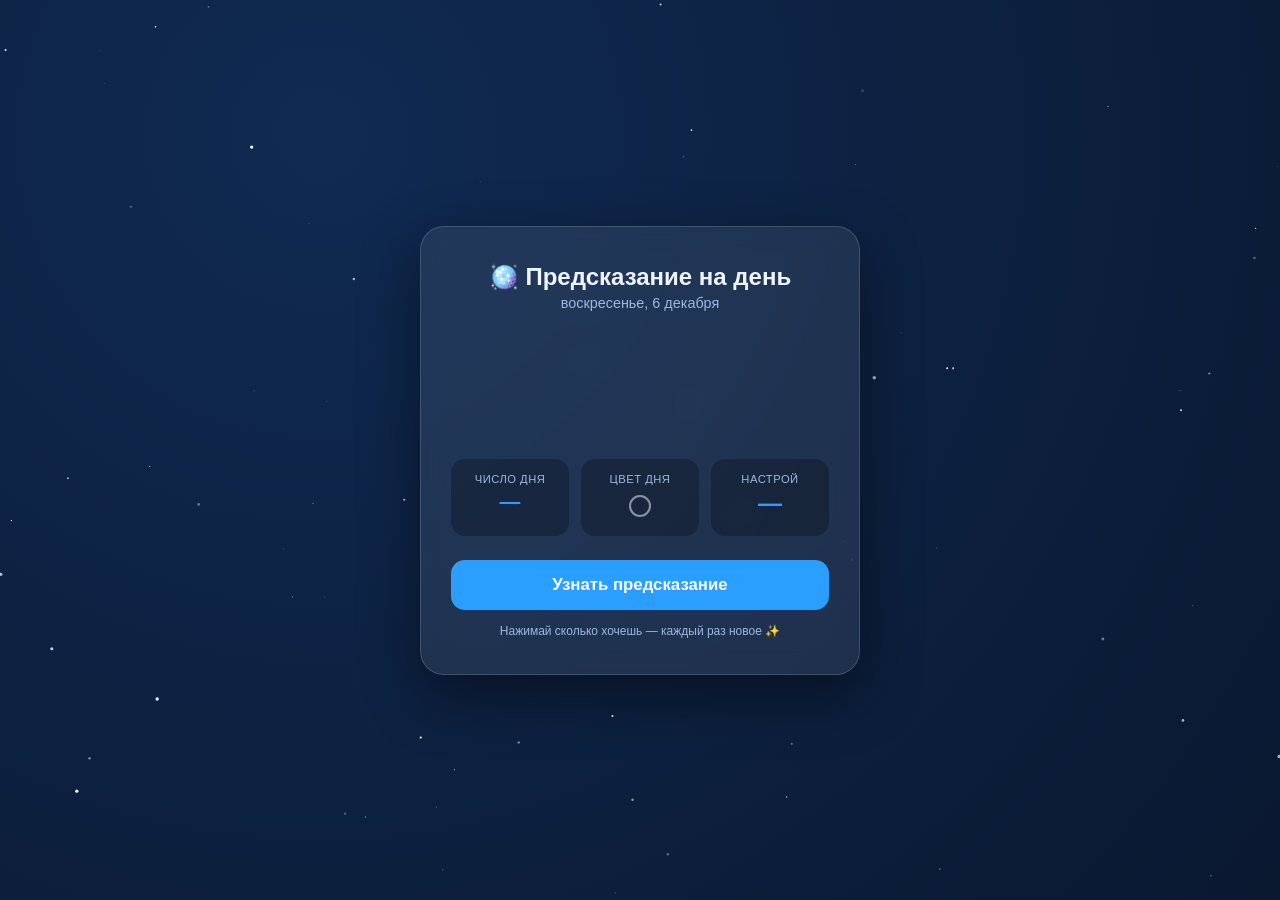
==== index.html @ 4d29f38a "Add files via upload" ====
<!DOCTYPE html>
<html lang="ru">
<head>
<meta charset="UTF-8">
<meta name="viewport" content="width=device-width, initial-scale=1.0">
<title>Предсказание на день</title>
<link rel="icon" href="data:image/svg+xml,<svg xmlns=%22http://www.w3.org/2000/svg%22 viewBox=%220 0 100 100%22><text y=%22.9em%22 font-size=%2290%22>%F0%9F%AA%A9</text></svg>">
<style>
  :root {
    --accent: #2A9FFF;
    --bg1: #0a1830;
    --bg2: #102a52;
    --card: rgba(255, 255, 255, 0.08);
    --text: #eef4ff;
    --muted: #9db8e0;
  }
  * { box-sizing: border-box; margin: 0; padding: 0; }
  body {
    font-family: -apple-system, "Segoe UI", Roboto, sans-serif;
    min-height: 100vh;
    display: flex;
    align-items: center;
    justify-content: center;
    padding: 20px;
    color: var(--text);
    background: radial-gradient(circle at 25% 15%, var(--bg2), var(--bg1));
    overflow-x: hidden;
  }
  .stars { position: fixed; inset: 0; pointer-events: none; z-index: 0; }
  .card {
    position: relative; z-index: 1;
    width: 100%; max-width: 440px;
    background: var(--card);
    backdrop-filter: blur(12px);
    border: 1px solid rgba(255,255,255,0.15);
    border-radius: 24px;
    padding: 36px 30px;
    text-align: center;
    box-shadow: 0 20px 60px rgba(0,0,0,0.45);
  }
  h1 { font-size: 1.5rem; margin-bottom: 4px; }
  .date { color: var(--muted); font-size: 0.9rem; margin-bottom: 28px; }
  .prediction {
    font-size: 1.25rem; line-height: 1.55; min-height: 96px;
    display: flex; align-items: center; justify-content: center;
    margin-bottom: 24px; font-weight: 500;
    opacity: 0; transform: translateY(8px);
    transition: opacity 0.4s, transform 0.4s;
  }
  .prediction.show { opacity: 1; transform: translateY(0); }
  .stats { display: flex; gap: 12px; margin-bottom: 24px; }
  .stat { flex: 1; background: rgba(0,0,0,0.25); border-radius: 14px; padding: 14px 8px; }
  .stat .label { font-size: 0.7rem; color: var(--muted); text-transform: uppercase; letter-spacing: 0.5px; }
  .stat .value { font-size: 1.3rem; font-weight: 700; color: var(--accent); margin-top: 4px; }
  .color-dot {
    display: inline-block; width: 22px; height: 22px; border-radius: 50%;
    margin-top: 6px; border: 2px solid rgba(255,255,255,0.5);
  }
  button {
    width: 100%; padding: 15px; border: none; border-radius: 14px;
    background: var(--accent); color: #fff; font-size: 1.05rem; font-weight: 700;
    cursor: pointer; transition: transform 0.1s, filter 0.2s;
  }
  button:hover { filter: brightness(1.08); }
  button:active { transform: scale(0.98); }
  .hint { color: var(--muted); font-size: 0.75rem; margin-top: 14px; }
</style>
</head>
<body>
  <canvas class="stars" id="stars"></canvas>
  <div class="card">
    <h1>🪩 Предсказание на день</h1>
    <div class="date" id="date"></div>
    <div class="prediction" id="prediction">Нажми кнопку, чтобы узнать своё предсказание ✨</div>
    <div class="stats">
      <div class="stat">
        <div class="label">Число дня</div>
        <div class="value" id="luckyNum">—</div>
      </div>
      <div class="stat">
        <div class="label">Цвет дня</div>
        <div class="value"><span class="color-dot" id="luckyColor"></span></div>
      </div>
      <div class="stat">
        <div class="label">Настрой</div>
        <div class="value" id="mood" style="font-size:1.5rem">—</div>
      </div>
    </div>
    <button id="go">Узнать предсказание</button>
    <div class="hint">Нажимай сколько хочешь — каждый раз новое ✨</div>
  </div>

<script>
const PREDICTIONS = [
  "Сегодня ты выпьешь кофе с подругой — и этот разговор поднимет тебе настроение на всю неделю.",
  "Найдёшь деньги там, где не ждёшь: проверь карман старой куртки или щель в диване.",
  "Осторожнее в метро — есть риск забыть или потерять сумку. Держи вещи при себе.",
  "На остановке тебя попытается втянуть в спор сердитая бабушка. Улыбнись и промолчи — победа будет за тобой.",
  "Внезапный звонок от старого друга перевернёт твои планы на вечер в лучшую сторону.",
  "Сегодня кто-то угостит тебя — кофе, конфетой или хорошим советом. Прими с благодарностью.",
  "Маршрутка приедет ровно тогда, когда ты подойдёшь к остановке. День начнётся по-королевски.",
  "Берегись очередей: одна из них съест больше времени, чем ты рассчитывал. Захвати наушники.",
  "Тебе вернут давний долг — деньгами или добрым делом. Не отказывайся.",
  "Сегодня идеальный день, чтобы наконец позвать подругу на тот самый кофе, что вы откладывали месяц.",
  "Промокнешь под дождём, но именно там встретишь что-то приятное. Зонт всё же возьми.",
  "Кассир ошибётся в твою пользу — мелочь, а приятно.",
  "Сосед или продавец испортит настроение с утра. Не принимай близко к сердцу — к обеду забудешь.",
  "Найдёшь вещь, которую давно считал(а) потерянной. Загляни в нижний ящик.",
  "Сегодня твой день для спонтанности: выйди на одну остановку раньше и прогуляйся.",
  "Кто-то в транспорте уступит тебе место без просьбы. Мир к тебе добр.",
  "Не одалживай деньги сегодня — вернут нескоро. А вот угостить кого-то кофе — самое то.",
  "Вечером тебя ждёт вкусный ужин и неожиданно тёплый разговор.",
  "Поборешь лень и выйдешь из дома — именно сегодня это окупится встречей или находкой.",
  "Бабушка на остановке всё-таки расскажет тебе что-то полезное. Послушай, прежде чем спорить.",
  "Сегодня кофе будет особенно вкусным — побалуй себя большой кружкой.",
  "В магазине тебе достанется последняя любимая вкусняшка с полки. Удача дня!",
  "Зарядка на телефоне доживёт до вечера. Маленькое, но настоящее чудо.",
  "Сегодня ты найдёшь монетку на улице — подними, это к деньгам.",
  "В метро попадётся вагон, где можно сесть. Цени этот момент.",
  "Кто-то напишет тебе именно те слова, которые ты ждал(а).",
  "Берегись горячего кофе — есть риск пролить на любимую вещь. Пей аккуратнее.",
  "Сегодня ты случайно подслушаешь чужой разговор и почерпнёшь полезную идею.",
  "Подруга позовёт тебя туда, куда ты давно хотел(а), но стеснялся(ась) предложить.",
  "На работе или учёбе тебя похвалят за то, что ты сам(а) считал(а) мелочью.",
  "Сегодня лучше проверить, взял(а) ли ты ключи. Дважды.",
  "Тебе попадётся продавец с отличным чувством юмора — день станет светлее.",
  "Деньги придут неожиданно: кешбэк, возврат или забытый перевод.",
  "Сегодня кто-то наступит тебе на ногу в транспорте — глубокий вдох и отпусти.",
  "Ты доедешь без пробок там, где их всегда полно. Звёзды расчистили тебе путь.",
  "Сегодня старая знакомая напишет первой. Ответь — будет приятно.",
  "В кофейне тебе нарисуют сердечко на пенке. Маленькая радость дня.",
  "Осторожно с эскалатором и ступеньками — сегодня лучше не спешить.",
  "Ты найдёшь идеальный плейлист, и дорога пролетит незаметно.",
  "Сегодня бабушка у подъезда сделает тебе замечание. Кивни и иди дальше с улыбкой.",
  "Тебе вернут сдачу крупными — приятная мелочь для копилки.",
  "Сегодня день встреч: столкнёшься с кем-то, кого давно не видел(а).",
  "Не доверяй прогнозу погоды — возьми и зонт, и солнечные очки.",
  "Кто-то поделится с тобой едой на работе. Прими — это знак тёплых отношений.",
  "Сегодня ты наконец ответишь на сообщение, которое откладывал(а) неделями.",
  "В метро уснёшь и чуть не проедешь станцию — но проснёшься вовремя.",
  "Сегодня удачный день для покупки — найдёшь нужное со скидкой.",
  "Подруга расскажет тебе секрет. Будь достоин(йна) доверия.",
  "Сегодня кофемашина на работе будет работать. Это победа.",
  "Берегись скользкого пола в супермаркете — ступай уверенно.",
  "Тебе достанется место у окна. Любуйся городом по дороге.",
  "Сегодня случайный комплимент от незнакомца сделает твой день.",
  "Найдёшь забытую купюру в кошельке. Маленький подарок от прошлого себя.",
  "Сегодня лучше не спорить с водителем маршрутки. Просто доедь спокойно.",
  "Тебя ждёт приятная посылка или доставка. Проверь домофон.",
  "Сегодня ты приготовишь что-то вкусное, даже если не планировал(а).",
  "В очереди перед тобой окажется всего один человек. Везение!",
  "Сегодня старая бабушка в автобусе угостит тебя конфетой. Не отказывайся.",
  "Тебе позвонят с хорошей новостью ближе к вечеру.",
  "Сегодня лучше зарядить телефон с утра — он тебе очень пригодится.",
  "Ты встретишь собаку, которая захочет с тобой подружиться. Улыбнись ей.",
  "Сегодня деньги лучше потратить на впечатления, а не на вещи.",
  "В кафе тебе принесут заказ быстрее обычного. Кухня сегодня на твоей стороне.",
  "Осторожнее с дверями метро — не зевай, заходя в вагон.",
  "Сегодня ты найдёшь решение проблемы, которая мучила тебя неделю.",
  "Подруга предложит прогулку, которая закончится приключением.",
  "Сегодня кто-то придержит тебе дверь. Мелочь, а на душе теплее.",
  "Берегись соблазна купить лишнее — кошелёк скажет спасибо завтра.",
  "Сегодня ты услышишь песню из детства в самом неожиданном месте.",
  "Тебе достанется кусок торта побольше. Судьба знает, что делает.",
  "Сегодня лучше выйти из дома на пять минут раньше. Поверь.",
  "Незнакомец подскажет тебе верную дорогу как раз вовремя.",
  "Сегодня ты помиришься с тем, с кем был(а) в ссоре. Сделай первый шаг.",
  "В метро освободится место прямо напротив тебя. Садись смело.",
  "Сегодня кофе с собой будет бесплатным по акции. Лови момент.",
  "Берегись луж после дождя — обуй то, что не жалко.",
  "Тебе сегодня улыбнётся ребёнок в транспорте. День станет добрее.",
  "Сегодня ты наконец доделаешь то, что откладывал(а). Гордись собой.",
  "Подруга вернёт тебе вещь, которую ты давно ей одолжил(а).",
  "Сегодня в магазине тебе помогут донести тяжёлые пакеты.",
  "Берегись бабушки с тележкой в очереди — пропусти, и день пройдёт мирно.",
  "Сегодня ты найдёшь короткую дорогу и сэкономишь кучу времени.",
  "Тебе перепадёт неожиданная премия или бонус. Звёзды щедры.",
  "Сегодня лучше не отвечать на спорные сообщения сгоряча. Подыши.",
  "Ты выпьешь идеальный кофе ровно нужной температуры. Совершенство дня.",
  "Сегодня случайная встреча на остановке перерастёт в приятное знакомство.",
  "Берегись забытого зонта — привяжи его к сумке мысленно.",
  "Сегодня тебе вернут больше, чем ты ожидал(а). И деньгами, и вниманием.",
  "Подруга расскажет анекдот, от которого ты будешь смеяться весь день.",
  "Сегодня кот или собака выберут именно твои колени. Большая честь.",
  "В метро ты найдёшь свободную розетку как раз когда сядет телефон.",
  "Сегодня лучше перепроверить, выключил(а) ли ты утюг и плиту.",
  "Тебе достанется счастливый билетик. Загадай желание.",
  "Сегодня ты случайно сделаешь чей-то день добрым словом.",
  "Берегись горячих споров в чате — лучше промолчать и выпить чаю.",
  "Сегодня ты найдёшь в кармане деньги, о которых совсем забыл(а).",
  "Подруга позовёт на кофе, и за разговором решится твоя давняя дилемма.",
  "Сегодня бабушка на остановке скажет тебе комплимент. Прими с теплом.",
  "День завершится спокойно и уютно — именно так, как тебе сейчас нужно.",
  "Сегодня ты случайно найдёшь повод улыбнуться там, где совсем не ждал(а)."
];
const MOODS = ["😊","😎","🌟","🔥","🌈","💪","🧘","🍀"];
const COLORS = [
  ["Голубой","#2A9FFF"],["Бирюзовый","#3ad6c5"],["Коралловый","#ff7a6b"],
  ["Лиловый","#b98bff"],["Изумрудный","#3ad67a"],["Золотой","#ffd86b"],
  ["Розовый","#ff8fcf"],["Янтарный","#ffae42"]
];

function rnd(arr){ return arr[Math.floor(Math.random()*arr.length)]; }

function generate() {
  const p = document.getElementById("prediction");
  p.classList.remove("show");
  setTimeout(() => {
    p.textContent = rnd(PREDICTIONS);
    p.classList.add("show");
    document.getElementById("luckyNum").textContent = Math.floor(Math.random()*9)+1;
    document.getElementById("mood").textContent = rnd(MOODS);
    const c = rnd(COLORS);
    const dot = document.getElementById("luckyColor");
    dot.style.background = c[1];
    dot.title = c[0];
  }, 150);
}

const d = new Date();
document.getElementById("date").textContent =
  d.toLocaleDateString("ru-RU", { weekday: "long", day: "numeric", month: "long" });

document.getElementById("go").addEventListener("click", generate);

// Звёздный фон
const cv = document.getElementById("stars");
const ctx = cv.getContext("2d");
function resize(){ cv.width = innerWidth; cv.height = innerHeight; }
resize(); addEventListener("resize", resize);
const stars = Array.from({length: 80}, () => ({
  x: Math.random()*cv.width, y: Math.random()*cv.height,
  r: Math.random()*1.5+0.3, a: Math.random()
}));
function draw(){
  ctx.clearRect(0,0,cv.width,cv.height);
  for (const s of stars){
    s.a += (Math.random()-0.5)*0.05;
    s.a = Math.max(0.1, Math.min(1, s.a));
    ctx.beginPath();
    ctx.arc(s.x, s.y, s.r, 0, Math.PI*2);
    ctx.fillStyle = "rgba(255,255,255," + s.a + ")";
    ctx.fill();
  }
  requestAnimationFrame(draw);
}
draw();
</script>
</body>
</html>
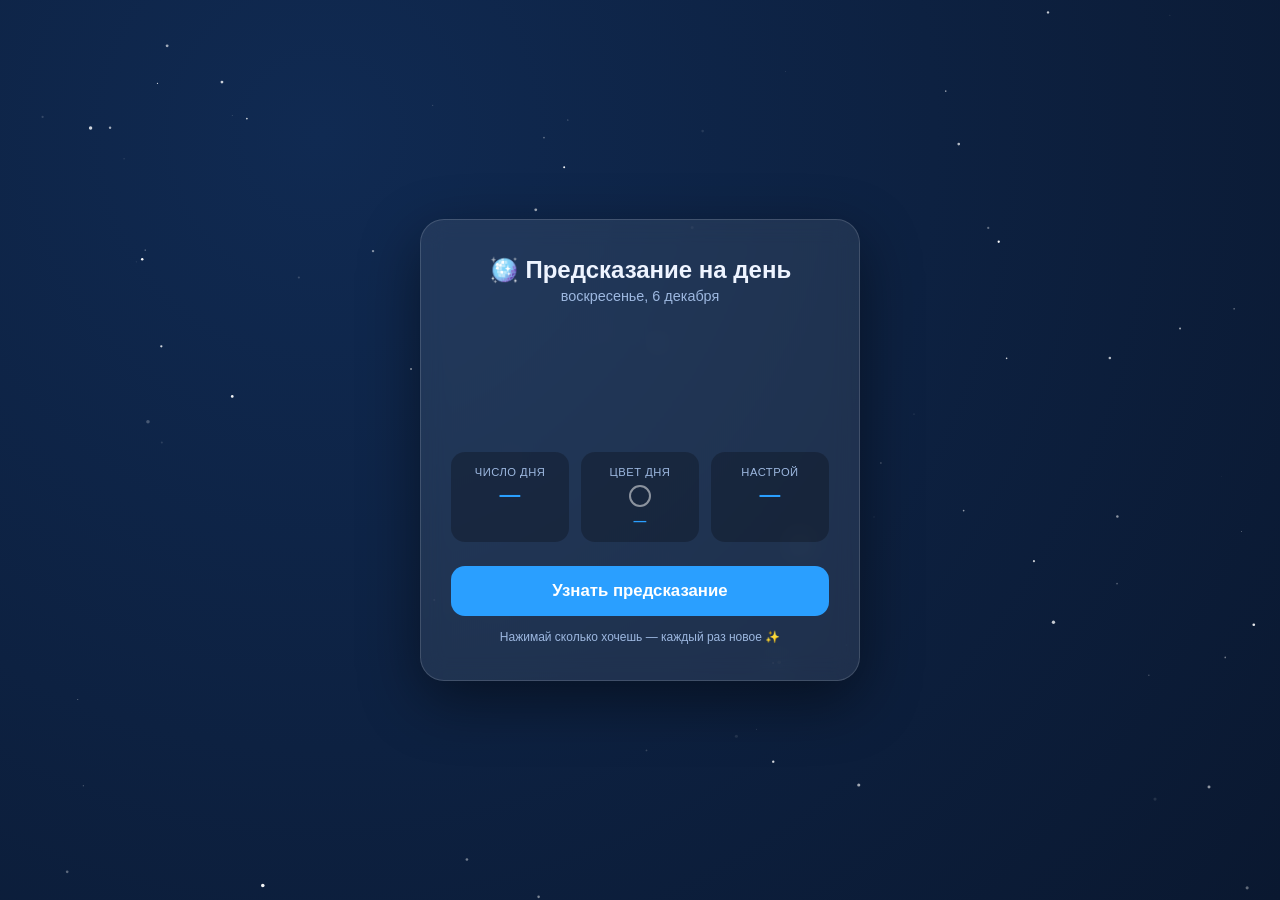
==== commit e493c2be: "Add files via upload" ====
--- a/index.html
+++ b/index.html
@@ -3,6 +3,7 @@
 <head>
 <meta charset="UTF-8">
 <meta name="viewport" content="width=device-width, initial-scale=1.0">
+<meta name="description" content="Шуточные предсказания на день: выпей кофе с подругой, найди деньги в кармане куртки и узнай свой настрой. Нажми кнопку — получи предсказание!">
 <title>Предсказание на день</title>
 <link rel="icon" href="data:image/svg+xml,<svg xmlns=%22http://www.w3.org/2000/svg%22 viewBox=%220 0 100 100%22><text y=%22.9em%22 font-size=%2290%22>%F0%9F%AA%A9</text></svg>">
 <style>
@@ -54,8 +55,10 @@
   .stat .value { font-size: 1.3rem; font-weight: 700; color: var(--accent); margin-top: 4px; }
   .color-dot {
     display: inline-block; width: 22px; height: 22px; border-radius: 50%;
-    margin-top: 6px; border: 2px solid rgba(255,255,255,0.5);
-  }
+    border: 2px solid rgba(255,255,255,0.5); vertical-align: middle;
+  }
+  .color-name { display: block; font-size: 0.8rem; margin-top: 6px; }
+  .mood { font-size: 1.5rem; }
   button {
     width: 100%; padding: 15px; border: none; border-radius: 14px;
     background: var(--accent); color: #fff; font-size: 1.05rem; font-weight: 700;
@@ -71,7 +74,7 @@
   <div class="card">
     <h1>🪩 Предсказание на день</h1>
     <div class="date" id="date"></div>
-    <div class="prediction" id="prediction">Нажми кнопку, чтобы узнать своё предсказание ✨</div>
+    <div class="prediction" id="prediction" aria-live="polite">Нажми кнопку, чтобы узнать своё предсказание ✨</div>
     <div class="stats">
       <div class="stat">
         <div class="label">Число дня</div>
@@ -79,11 +82,14 @@
       </div>
       <div class="stat">
         <div class="label">Цвет дня</div>
-        <div class="value"><span class="color-dot" id="luckyColor"></span></div>
+        <div class="value">
+          <span class="color-dot" id="luckyColor"></span>
+          <span class="color-name" id="luckyColorName">—</span>
+        </div>
       </div>
       <div class="stat">
         <div class="label">Настрой</div>
-        <div class="value" id="mood" style="font-size:1.5rem">—</div>
+        <div class="value mood" id="mood">—</div>
       </div>
     </div>
     <button id="go">Узнать предсказание</button>
@@ -202,24 +208,38 @@
 
 function rnd(arr){ return arr[Math.floor(Math.random()*arr.length)]; }
 
+// Выбор случайного предсказания, но не такого же, как предыдущее
+let lastPrediction = -1;
+function nextPrediction() {
+  let i;
+  do { i = Math.floor(Math.random() * PREDICTIONS.length); }
+  while (i === lastPrediction && PREDICTIONS.length > 1);
+  lastPrediction = i;
+  return PREDICTIONS[i];
+}
+
 function generate() {
   const p = document.getElementById("prediction");
   p.classList.remove("show");
   setTimeout(() => {
-    p.textContent = rnd(PREDICTIONS);
+    p.textContent = nextPrediction();
     p.classList.add("show");
     document.getElementById("luckyNum").textContent = Math.floor(Math.random()*9)+1;
     document.getElementById("mood").textContent = rnd(MOODS);
     const c = rnd(COLORS);
     const dot = document.getElementById("luckyColor");
     dot.style.background = c[1];
-    dot.title = c[0];
+    document.getElementById("luckyColorName").textContent = c[0];
   }, 150);
 }
 
-const d = new Date();
-document.getElementById("date").textContent =
-  d.toLocaleDateString("ru-RU", { weekday: "long", day: "numeric", month: "long" });
+// Показ даты (обновляется, если страница открыта со вчера)
+function showDate() {
+  document.getElementById("date").textContent =
+    new Date().toLocaleDateString("ru-RU", { weekday: "long", day: "numeric", month: "long" });
+}
+showDate();
+setInterval(showDate, 60 * 1000);
 
 document.getElementById("go").addEventListener("click", generate);
 
@@ -232,6 +252,7 @@
   x: Math.random()*cv.width, y: Math.random()*cv.height,
   r: Math.random()*1.5+0.3, a: Math.random()
 }));
+let animId = null;
 function draw(){
   ctx.clearRect(0,0,cv.width,cv.height);
   for (const s of stars){
@@ -242,9 +263,18 @@
     ctx.fillStyle = "rgba(255,255,255," + s.a + ")";
     ctx.fill();
   }
-  requestAnimationFrame(draw);
+  animId = requestAnimationFrame(draw);
 }
 draw();
+
+// Пауза анимации, когда вкладка не активна — бережём батарею
+document.addEventListener("visibilitychange", () => {
+  if (document.hidden) {
+    cancelAnimationFrame(animId);
+  } else if (animId !== null) {
+    draw();
+  }
+});
 </script>
 </body>
 </html>
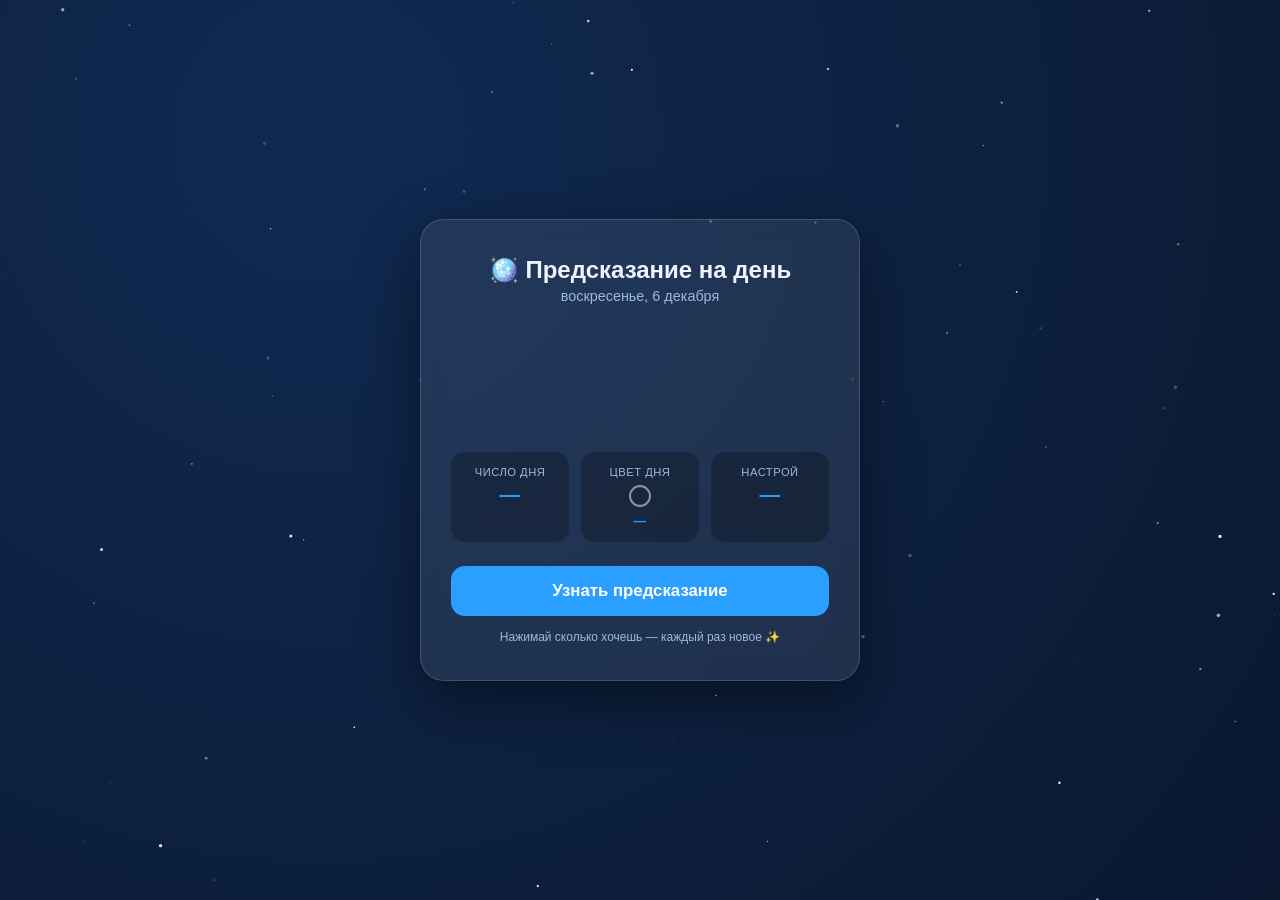
==== commit bd21ca2d: "Add files via upload" ====
--- a/index.html
+++ b/index.html
@@ -5,7 +5,7 @@
 <meta name="viewport" content="width=device-width, initial-scale=1.0">
 <meta name="description" content="Шуточные предсказания на день: выпей кофе с подругой, найди деньги в кармане куртки и узнай свой настрой. Нажми кнопку — получи предсказание!">
 <title>Предсказание на день</title>
-<link rel="icon" href="data:image/svg+xml,<svg xmlns=%22http://www.w3.org/2000/svg%22 viewBox=%220 0 100 100%22><text y=%22.9em%22 font-size=%2290%22>%F0%9F%AA%A9</text></svg>">
+<link rel="icon" type="image/svg+xml" href="favicon.svg">
 <style>
   :root {
     --accent: #2A9FFF;
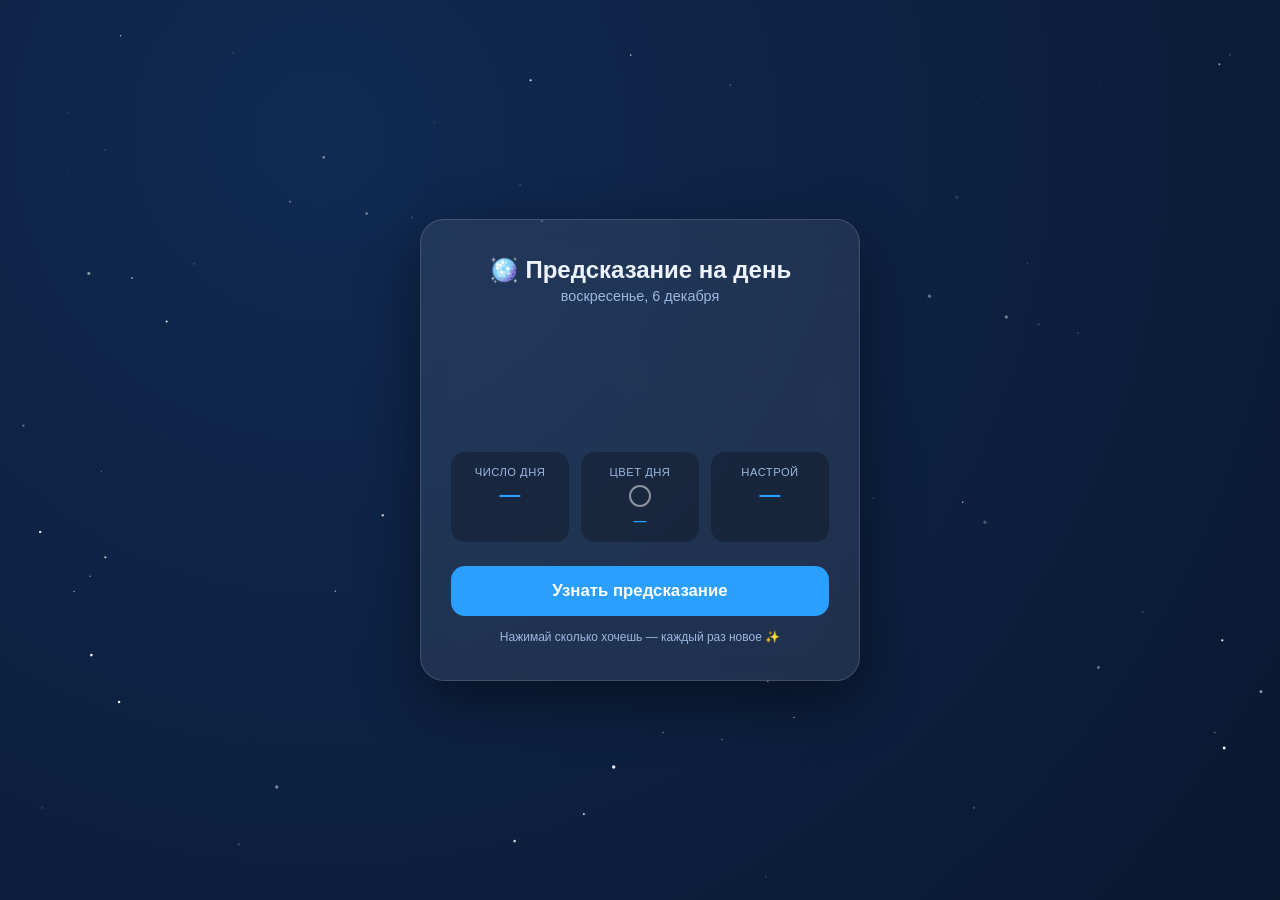
==== commit 8f45cdce: "Add files via upload" ====
--- a/index.html
+++ b/index.html
@@ -5,7 +5,7 @@
 <meta name="viewport" content="width=device-width, initial-scale=1.0">
 <meta name="description" content="Шуточные предсказания на день: выпей кофе с подругой, найди деньги в кармане куртки и узнай свой настрой. Нажми кнопку — получи предсказание!">
 <title>Предсказание на день</title>
-<link rel="icon" type="image/svg+xml" href="favicon.svg">
+<link rel="icon" type="image/svg+xml" href="[data-uri]">
 <style>
   :root {
     --accent: #2A9FFF;
@@ -67,14 +67,18 @@
   button:hover { filter: brightness(1.08); }
   button:active { transform: scale(0.98); }
   .hint { color: var(--muted); font-size: 0.75rem; margin-top: 14px; }
+  /* Уважаем системную настройку «уменьшить движение» */
+  @media (prefers-reduced-motion: reduce) {
+    *, *::before, *::after { animation: none !important; transition: none !important; }
+  }
 </style>
 </head>
 <body>
-  <canvas class="stars" id="stars"></canvas>
+  <canvas class="stars" id="stars" aria-hidden="true"></canvas>
   <div class="card">
     <h1>🪩 Предсказание на день</h1>
     <div class="date" id="date"></div>
-    <div class="prediction" id="prediction" aria-live="polite">Нажми кнопку, чтобы узнать своё предсказание ✨</div>
+    <p class="prediction" id="prediction" aria-live="polite">Нажми кнопку, чтобы узнать своё предсказание ✨</p>
     <div class="stats">
       <div class="stat">
         <div class="label">Число дня</div>
@@ -92,11 +96,14 @@
         <div class="value mood" id="mood">—</div>
       </div>
     </div>
-    <button id="go">Узнать предсказание</button>
+    <button type="button" id="go">Узнать предсказание</button>
     <div class="hint">Нажимай сколько хочешь — каждый раз новое ✨</div>
   </div>
 
 <script>
+(function () {
+"use strict";
+
 const PREDICTIONS = [
   "Сегодня ты выпьешь кофе с подругой — и этот разговор поднимет тебе настроение на всю неделю.",
   "Найдёшь деньги там, где не ждёшь: проверь карман старой куртки или щель в диване.",
@@ -246,35 +253,49 @@
 // Звёздный фон
 const cv = document.getElementById("stars");
 const ctx = cv.getContext("2d");
-function resize(){ cv.width = innerWidth; cv.height = innerHeight; }
-resize(); addEventListener("resize", resize);
+const reduceMotion = matchMedia("(prefers-reduced-motion: reduce)").matches;
 const stars = Array.from({length: 80}, () => ({
-  x: Math.random()*cv.width, y: Math.random()*cv.height,
+  x: Math.random()*innerWidth, y: Math.random()*innerHeight,
   r: Math.random()*1.5+0.3, a: Math.random()
 }));
 let animId = null;
-function draw(){
+
+function paint(animate){
   ctx.clearRect(0,0,cv.width,cv.height);
   for (const s of stars){
-    s.a += (Math.random()-0.5)*0.05;
-    s.a = Math.max(0.1, Math.min(1, s.a));
+    if (animate){
+      s.a += (Math.random()-0.5)*0.05;
+      s.a = Math.max(0.1, Math.min(1, s.a));
+    }
     ctx.beginPath();
     ctx.arc(s.x, s.y, s.r, 0, Math.PI*2);
     ctx.fillStyle = "rgba(255,255,255," + s.a + ")";
     ctx.fill();
   }
-  animId = requestAnimationFrame(draw);
-}
-draw();
-
-// Пауза анимации, когда вкладка не активна — бережём батарею
-document.addEventListener("visibilitychange", () => {
-  if (document.hidden) {
-    cancelAnimationFrame(animId);
-  } else if (animId !== null) {
-    draw();
-  }
-});
+}
+function animateStars(){
+  paint(true);
+  animId = requestAnimationFrame(animateStars);
+}
+function resize(){
+  cv.width = innerWidth; cv.height = innerHeight;
+  if (reduceMotion) paint(false); // статичные звёзды без анимации
+}
+
+resize();
+addEventListener("resize", resize);
+
+if (reduceMotion) {
+  paint(false);
+} else {
+  animateStars();
+  // Пауза анимации, когда вкладка не активна — бережём батарею
+  document.addEventListener("visibilitychange", () => {
+    if (document.hidden) cancelAnimationFrame(animId);
+    else animateStars();
+  });
+}
+})();
 </script>
 </body>
 </html>
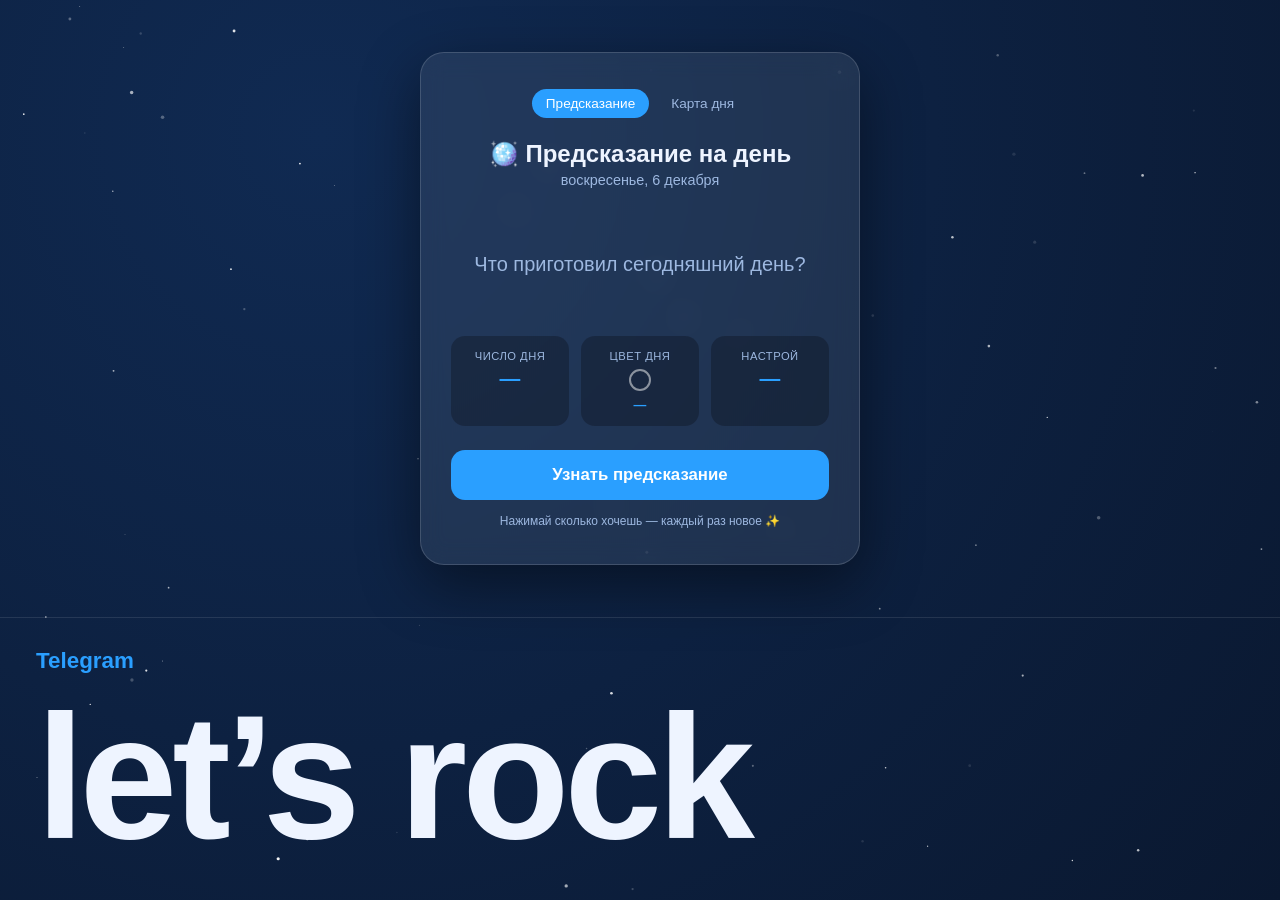
==== commit e95e2c9d: "Add files via upload" ====
--- a/index.html
+++ b/index.html
@@ -20,16 +20,20 @@
     font-family: -apple-system, "Segoe UI", Roboto, sans-serif;
     min-height: 100vh;
     display: flex;
-    align-items: center;
-    justify-content: center;
-    padding: 20px;
+    flex-direction: column;
     color: var(--text);
     background: radial-gradient(circle at 25% 15%, var(--bg2), var(--bg1));
     overflow-x: hidden;
   }
   .stars { position: fixed; inset: 0; pointer-events: none; z-index: 0; }
+  /* Основной блок: занимает всё свободное место и центрирует карточку */
+  .content {
+    flex: 1;
+    position: relative; z-index: 1;
+    display: flex; align-items: center; justify-content: center;
+    width: 100%; padding: 20px;
+  }
   .card {
-    position: relative; z-index: 1;
     width: 100%; max-width: 440px;
     background: var(--card);
     backdrop-filter: blur(12px);
@@ -49,6 +53,7 @@
     transition: opacity 0.4s, transform 0.4s;
   }
   .prediction.show { opacity: 1; transform: translateY(0); }
+  .prediction.placeholder { opacity: 1; transform: none; color: var(--muted); }
   .stats { display: flex; gap: 12px; margin-bottom: 24px; }
   .stat { flex: 1; background: rgba(0,0,0,0.25); border-radius: 14px; padding: 14px 8px; }
   .stat .label { font-size: 0.7rem; color: var(--muted); text-transform: uppercase; letter-spacing: 0.5px; }
@@ -67,6 +72,37 @@
   button:hover { filter: brightness(1.08); }
   button:active { transform: scale(0.98); }
   .hint { color: var(--muted); font-size: 0.75rem; margin-top: 14px; }
+
+  /* Меню навигации между страницами */
+  .nav { display: flex; gap: 8px; justify-content: center; margin-bottom: 22px; flex-wrap: wrap; }
+  .nav a {
+    color: var(--muted); text-decoration: none; font-size: 0.85rem;
+    padding: 7px 14px; border-radius: 999px; transition: background 0.2s, color 0.2s;
+  }
+  .nav a:hover { color: var(--text); }
+  .nav a.active { background: var(--accent); color: #fff; }
+
+  /* ===== ОБЩИЙ ПОДВАЛ (одинаковый на всех страницах) ===== */
+  .site-footer {
+    position: relative; z-index: 1;
+    border-top: 1px solid rgba(255,255,255,0.1);
+    padding: 30px 36px 44px;
+  }
+  .site-footer .tg {
+    display: inline-block;
+    color: var(--accent); text-decoration: none;
+    font-size: 1.4rem; font-weight: 600;
+    transition: filter 0.2s;
+  }
+  .site-footer .tg:hover { filter: brightness(1.2); text-decoration: underline; }
+  .site-footer .rock {
+    margin-top: 24px;
+    font-size: clamp(3.5rem, 16vw, 11rem);
+    font-weight: 800; color: var(--text);
+    letter-spacing: -0.03em; line-height: 0.9;
+  }
+  /* ====================================================== */
+
   /* Уважаем системную настройку «уменьшить движение» */
   @media (prefers-reduced-motion: reduce) {
     *, *::before, *::after { animation: none !important; transition: none !important; }
@@ -75,30 +111,44 @@
 </head>
 <body>
   <canvas class="stars" id="stars" aria-hidden="true"></canvas>
-  <div class="card">
-    <h1>🪩 Предсказание на день</h1>
-    <div class="date" id="date"></div>
-    <p class="prediction" id="prediction" aria-live="polite">Нажми кнопку, чтобы узнать своё предсказание ✨</p>
-    <div class="stats">
-      <div class="stat">
-        <div class="label">Число дня</div>
-        <div class="value" id="luckyNum">—</div>
-      </div>
-      <div class="stat">
-        <div class="label">Цвет дня</div>
-        <div class="value">
-          <span class="color-dot" id="luckyColor"></span>
-          <span class="color-name" id="luckyColorName">—</span>
+
+  <main class="content">
+    <div class="card">
+      <nav class="nav">
+        <a href="index.html" class="active">Предсказание</a>
+        <a href="karta-dnya.html">Карта дня</a>
+      </nav>
+      <h1>🪩 Предсказание на день</h1>
+      <div class="date" id="date"></div>
+      <p class="prediction placeholder" id="prediction" aria-live="polite">Что приготовил сегодняшний день?</p>
+      <div class="stats">
+        <div class="stat">
+          <div class="label">Число дня</div>
+          <div class="value" id="luckyNum">—</div>
+        </div>
+        <div class="stat">
+          <div class="label">Цвет дня</div>
+          <div class="value">
+            <span class="color-dot" id="luckyColor"></span>
+            <span class="color-name" id="luckyColorName">—</span>
+          </div>
+        </div>
+        <div class="stat">
+          <div class="label">Настрой</div>
+          <div class="value mood" id="mood">—</div>
         </div>
       </div>
-      <div class="stat">
-        <div class="label">Настрой</div>
-        <div class="value mood" id="mood">—</div>
-      </div>
+      <button type="button" id="go">Узнать предсказание</button>
+      <div class="hint">Нажимай сколько хочешь — каждый раз новое ✨</div>
     </div>
-    <button type="button" id="go">Узнать предсказание</button>
-    <div class="hint">Нажимай сколько хочешь — каждый раз новое ✨</div>
-  </div>
+  </main>
+
+  <!-- ===== ОБЩИЙ ПОДВАЛ — копируй этот блок на каждую страницу ===== -->
+  <footer class="site-footer">
+    <a class="tg" href="https://t.me/sashaaaromanov" target="_blank" rel="noopener">Telegram</a>
+    <div class="rock">let&rsquo;s rock</div>
+  </footer>
+  <!-- ============================================================ -->
 
 <script>
 (function () {
@@ -227,7 +277,7 @@
 
 function generate() {
   const p = document.getElementById("prediction");
-  p.classList.remove("show");
+  p.classList.remove("show", "placeholder");
   setTimeout(() => {
     p.textContent = nextPrediction();
     p.classList.add("show");
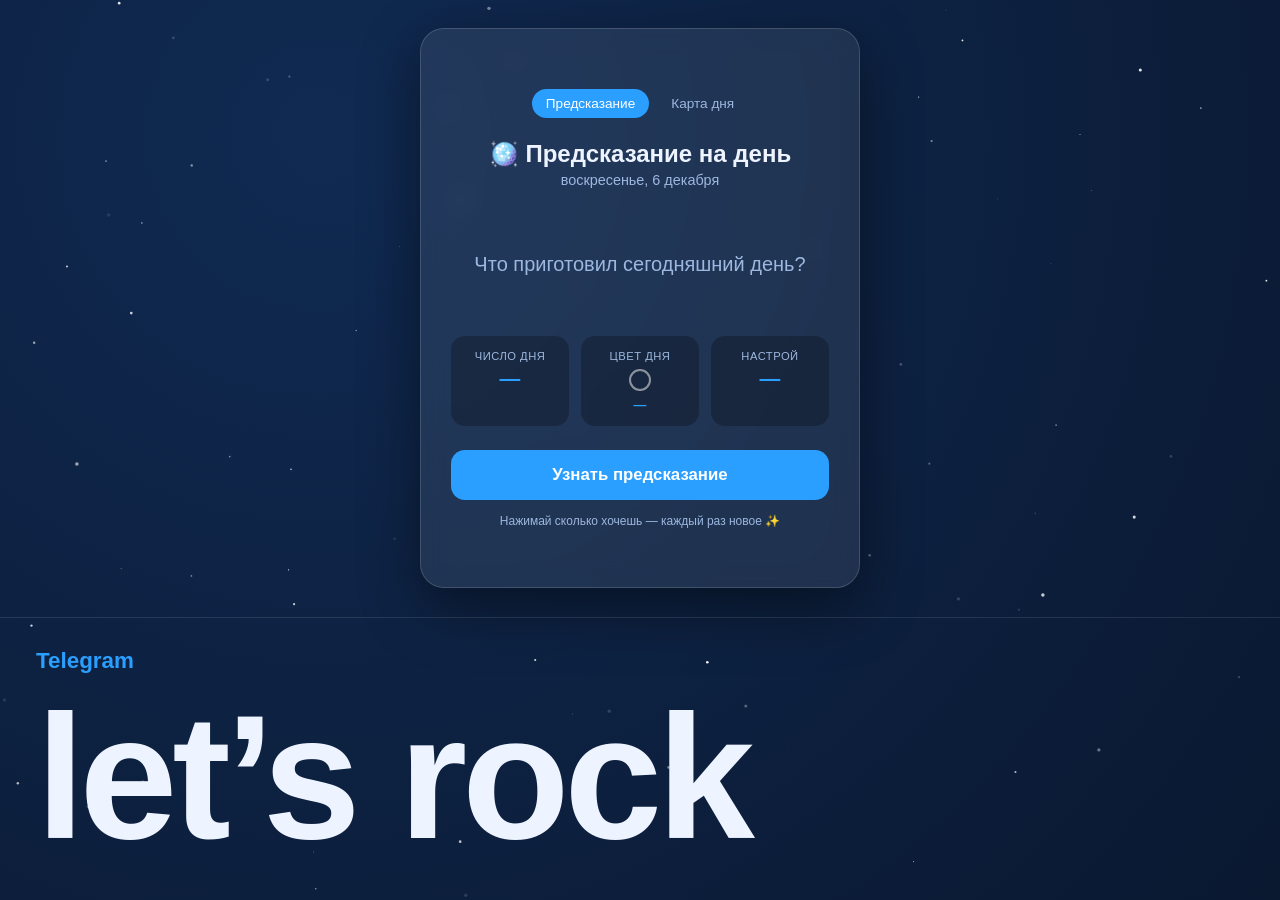
==== commit b9b51013: "Add files via upload" ====
--- a/index.html
+++ b/index.html
@@ -42,6 +42,8 @@
     padding: 36px 30px;
     text-align: center;
     box-shadow: 0 20px 60px rgba(0,0,0,0.45);
+    display: flex; flex-direction: column; justify-content: center;
+    min-height: 560px; /* одинаково на всех страницах — высота не «прыгает» */
   }
   h1 { font-size: 1.5rem; margin-bottom: 4px; }
   .date { color: var(--muted); font-size: 0.9rem; margin-bottom: 28px; }
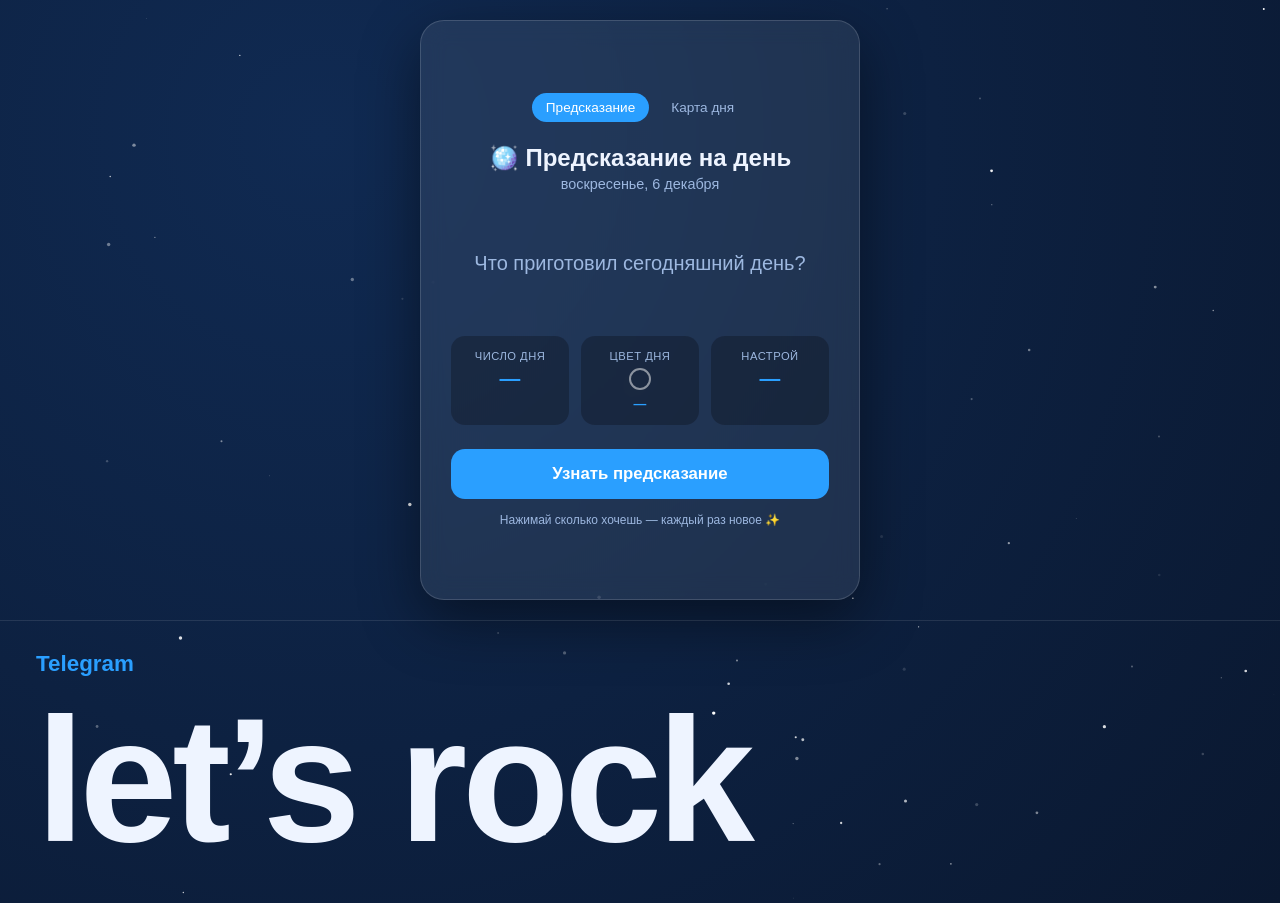
==== commit 7ef87f1e: "Add files via upload" ====
--- a/index.html
+++ b/index.html
@@ -6,47 +6,9 @@
 <meta name="description" content="Шуточные предсказания на день: выпей кофе с подругой, найди деньги в кармане куртки и узнай свой настрой. Нажми кнопку — получи предсказание!">
 <title>Предсказание на день</title>
 <link rel="icon" type="image/svg+xml" href="[data-uri]">
+<link rel="stylesheet" href="style.css">
 <style>
-  :root {
-    --accent: #2A9FFF;
-    --bg1: #0a1830;
-    --bg2: #102a52;
-    --card: rgba(255, 255, 255, 0.08);
-    --text: #eef4ff;
-    --muted: #9db8e0;
-  }
-  * { box-sizing: border-box; margin: 0; padding: 0; }
-  body {
-    font-family: -apple-system, "Segoe UI", Roboto, sans-serif;
-    min-height: 100vh;
-    display: flex;
-    flex-direction: column;
-    color: var(--text);
-    background: radial-gradient(circle at 25% 15%, var(--bg2), var(--bg1));
-    overflow-x: hidden;
-  }
-  .stars { position: fixed; inset: 0; pointer-events: none; z-index: 0; }
-  /* Основной блок: занимает всё свободное место и центрирует карточку */
-  .content {
-    flex: 1;
-    position: relative; z-index: 1;
-    display: flex; align-items: center; justify-content: center;
-    width: 100%; padding: 20px;
-  }
-  .card {
-    width: 100%; max-width: 440px;
-    background: var(--card);
-    backdrop-filter: blur(12px);
-    border: 1px solid rgba(255,255,255,0.15);
-    border-radius: 24px;
-    padding: 36px 30px;
-    text-align: center;
-    box-shadow: 0 20px 60px rgba(0,0,0,0.45);
-    display: flex; flex-direction: column; justify-content: center;
-    min-height: 560px; /* одинаково на всех страницах — высота не «прыгает» */
-  }
-  h1 { font-size: 1.5rem; margin-bottom: 4px; }
-  .date { color: var(--muted); font-size: 0.9rem; margin-bottom: 28px; }
+  /* Стили только для страницы «Предсказание» */
   .prediction {
     font-size: 1.25rem; line-height: 1.55; min-height: 96px;
     display: flex; align-items: center; justify-content: center;
@@ -66,49 +28,7 @@
   }
   .color-name { display: block; font-size: 0.8rem; margin-top: 6px; }
   .mood { font-size: 1.5rem; }
-  button {
-    width: 100%; padding: 15px; border: none; border-radius: 14px;
-    background: var(--accent); color: #fff; font-size: 1.05rem; font-weight: 700;
-    cursor: pointer; transition: transform 0.1s, filter 0.2s;
-  }
-  button:hover { filter: brightness(1.08); }
-  button:active { transform: scale(0.98); }
-  .hint { color: var(--muted); font-size: 0.75rem; margin-top: 14px; }
-
-  /* Меню навигации между страницами */
-  .nav { display: flex; gap: 8px; justify-content: center; margin-bottom: 22px; flex-wrap: wrap; }
-  .nav a {
-    color: var(--muted); text-decoration: none; font-size: 0.85rem;
-    padding: 7px 14px; border-radius: 999px; transition: background 0.2s, color 0.2s;
-  }
-  .nav a:hover { color: var(--text); }
-  .nav a.active { background: var(--accent); color: #fff; }
-
-  /* ===== ОБЩИЙ ПОДВАЛ (одинаковый на всех страницах) ===== */
-  .site-footer {
-    position: relative; z-index: 1;
-    border-top: 1px solid rgba(255,255,255,0.1);
-    padding: 30px 36px 44px;
-  }
-  .site-footer .tg {
-    display: inline-block;
-    color: var(--accent); text-decoration: none;
-    font-size: 1.4rem; font-weight: 600;
-    transition: filter 0.2s;
-  }
-  .site-footer .tg:hover { filter: brightness(1.2); text-decoration: underline; }
-  .site-footer .rock {
-    margin-top: 24px;
-    font-size: clamp(3.5rem, 16vw, 11rem);
-    font-weight: 800; color: var(--text);
-    letter-spacing: -0.03em; line-height: 0.9;
-  }
-  /* ====================================================== */
-
-  /* Уважаем системную настройку «уменьшить движение» */
-  @media (prefers-reduced-motion: reduce) {
-    *, *::before, *::after { animation: none !important; transition: none !important; }
-  }
+  .hint { margin-top: 14px; }
 </style>
 </head>
 <body>
@@ -301,53 +221,8 @@
 setInterval(showDate, 60 * 1000);
 
 document.getElementById("go").addEventListener("click", generate);
-
-// Звёздный фон
-const cv = document.getElementById("stars");
-const ctx = cv.getContext("2d");
-const reduceMotion = matchMedia("(prefers-reduced-motion: reduce)").matches;
-const stars = Array.from({length: 80}, () => ({
-  x: Math.random()*innerWidth, y: Math.random()*innerHeight,
-  r: Math.random()*1.5+0.3, a: Math.random()
-}));
-let animId = null;
-
-function paint(animate){
-  ctx.clearRect(0,0,cv.width,cv.height);
-  for (const s of stars){
-    if (animate){
-      s.a += (Math.random()-0.5)*0.05;
-      s.a = Math.max(0.1, Math.min(1, s.a));
-    }
-    ctx.beginPath();
-    ctx.arc(s.x, s.y, s.r, 0, Math.PI*2);
-    ctx.fillStyle = "rgba(255,255,255," + s.a + ")";
-    ctx.fill();
-  }
-}
-function animateStars(){
-  paint(true);
-  animId = requestAnimationFrame(animateStars);
-}
-function resize(){
-  cv.width = innerWidth; cv.height = innerHeight;
-  if (reduceMotion) paint(false); // статичные звёзды без анимации
-}
-
-resize();
-addEventListener("resize", resize);
-
-if (reduceMotion) {
-  paint(false);
-} else {
-  animateStars();
-  // Пауза анимации, когда вкладка не активна — бережём батарею
-  document.addEventListener("visibilitychange", () => {
-    if (document.hidden) cancelAnimationFrame(animId);
-    else animateStars();
-  });
-}
 })();
 </script>
+<script src="app.js"></script>
 </body>
 </html>
--- a/style.css
+++ b/style.css
@@ -0,0 +1,100 @@
+/* ====== ОБЩИЕ СТИЛИ ДЛЯ ВСЕХ СТРАНИЦ ====== */
+
+:root {
+  --accent: #2A9FFF;
+  --bg1: #0a1830;
+  --bg2: #102a52;
+  --card: rgba(255, 255, 255, 0.08);
+  --text: #eef4ff;
+  --muted: #9db8e0;
+}
+
+* { box-sizing: border-box; margin: 0; padding: 0; }
+
+body {
+  font-family: -apple-system, "Segoe UI", Roboto, sans-serif;
+  min-height: 100vh;
+  display: flex;
+  flex-direction: column;
+  color: var(--text);
+  background: radial-gradient(circle at 25% 15%, var(--bg2), var(--bg1));
+  overflow-x: hidden;
+}
+
+.stars { position: fixed; inset: 0; pointer-events: none; z-index: 0; }
+
+/* Основной блок: занимает всё свободное место и центрирует карточку */
+.content {
+  flex: 1;
+  position: relative; z-index: 1;
+  display: flex; align-items: center; justify-content: center;
+  width: 100%; padding: 20px;
+}
+
+.card {
+  width: 100%; max-width: 440px;
+  background: var(--card);
+  backdrop-filter: blur(12px);
+  border: 1px solid rgba(255,255,255,0.15);
+  border-radius: 24px;
+  padding: 36px 30px;
+  text-align: center;
+  box-shadow: 0 20px 60px rgba(0,0,0,0.45);
+  display: flex; flex-direction: column; justify-content: center;
+  min-height: 580px; /* одинаково на всех страницах — высота не «прыгает» */
+}
+
+h1 { font-size: 1.5rem; margin-bottom: 4px; }
+.date { color: var(--muted); font-size: 0.9rem; margin-bottom: 24px; }
+
+button {
+  width: 100%; padding: 15px; border: none; border-radius: 14px;
+  background: var(--accent); color: #fff; font-size: 1.05rem; font-weight: 700;
+  cursor: pointer; transition: transform 0.1s, filter 0.2s;
+}
+button:hover { filter: brightness(1.08); }
+button:active { transform: scale(0.98); }
+button:disabled { opacity: 0.6; cursor: default; }
+
+.hint { color: var(--muted); font-size: 0.75rem; }
+
+/* Меню навигации между страницами */
+.nav { display: flex; gap: 8px; justify-content: center; margin-bottom: 22px; flex-wrap: wrap; }
+.nav a {
+  color: var(--muted); text-decoration: none; font-size: 0.85rem;
+  padding: 7px 14px; border-radius: 999px; transition: background 0.2s, color 0.2s;
+}
+.nav a:hover { color: var(--text); }
+.nav a.active { background: var(--accent); color: #fff; }
+
+/* Общий подвал */
+.site-footer {
+  position: relative; z-index: 1;
+  border-top: 1px solid rgba(255,255,255,0.1);
+  padding: 30px 36px 44px;
+}
+.site-footer .tg {
+  display: inline-block;
+  color: var(--accent); text-decoration: none;
+  font-size: 1.4rem; font-weight: 600;
+  transition: filter 0.2s;
+}
+.site-footer .tg:hover { filter: brightness(1.2); text-decoration: underline; }
+.site-footer .rock {
+  margin-top: 24px;
+  font-size: clamp(3.5rem, 16vw, 11rem);
+  font-weight: 800; color: var(--text);
+  letter-spacing: -0.03em; line-height: 0.9;
+}
+
+/* Текст только для скринридеров (визуально скрыт) */
+.sr-only {
+  position: absolute; width: 1px; height: 1px;
+  padding: 0; margin: -1px; overflow: hidden;
+  clip: rect(0,0,0,0); white-space: nowrap; border: 0;
+}
+
+/* Уважаем системную настройку «уменьшить движение» */
+@media (prefers-reduced-motion: reduce) {
+  *, *::before, *::after { animation: none !important; transition: none !important; }
+}
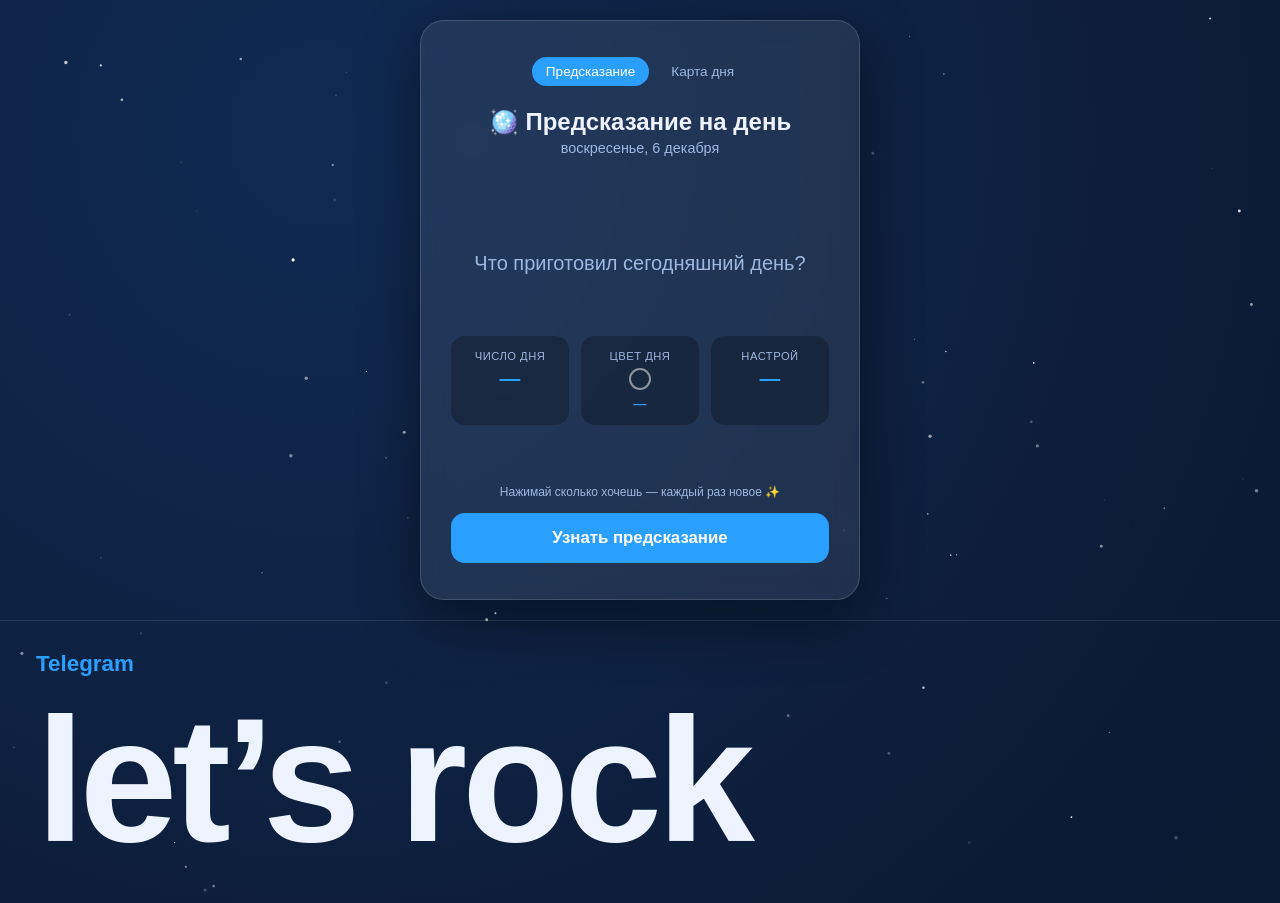
==== commit 8cc6cb36: "Add files via upload" ====
--- a/index.html
+++ b/index.html
@@ -28,7 +28,6 @@
   }
   .color-name { display: block; font-size: 0.8rem; margin-top: 6px; }
   .mood { font-size: 1.5rem; }
-  .hint { margin-top: 14px; }
 </style>
 </head>
 <body>
@@ -42,26 +41,28 @@
       </nav>
       <h1>🪩 Предсказание на день</h1>
       <div class="date" id="date"></div>
-      <p class="prediction placeholder" id="prediction" aria-live="polite">Что приготовил сегодняшний день?</p>
-      <div class="stats">
-        <div class="stat">
-          <div class="label">Число дня</div>
-          <div class="value" id="luckyNum">—</div>
-        </div>
-        <div class="stat">
-          <div class="label">Цвет дня</div>
-          <div class="value">
-            <span class="color-dot" id="luckyColor"></span>
-            <span class="color-name" id="luckyColorName">—</span>
+      <div class="card-body">
+        <p class="prediction placeholder" id="prediction" aria-live="polite">Что приготовил сегодняшний день?</p>
+        <div class="stats">
+          <div class="stat">
+            <div class="label">Число дня</div>
+            <div class="value" id="luckyNum">—</div>
+          </div>
+          <div class="stat">
+            <div class="label">Цвет дня</div>
+            <div class="value">
+              <span class="color-dot" id="luckyColor"></span>
+              <span class="color-name" id="luckyColorName">—</span>
+            </div>
+          </div>
+          <div class="stat">
+            <div class="label">Настрой</div>
+            <div class="value mood" id="mood">—</div>
           </div>
         </div>
-        <div class="stat">
-          <div class="label">Настрой</div>
-          <div class="value mood" id="mood">—</div>
-        </div>
       </div>
+      <div class="hint">Нажимай сколько хочешь — каждый раз новое ✨</div>
       <button type="button" id="go">Узнать предсказание</button>
-      <div class="hint">Нажимай сколько хочешь — каждый раз новое ✨</div>
     </div>
   </main>
 
--- a/style.css
+++ b/style.css
@@ -40,9 +40,12 @@
   padding: 36px 30px;
   text-align: center;
   box-shadow: 0 20px 60px rgba(0,0,0,0.45);
-  display: flex; flex-direction: column; justify-content: center;
+  display: flex; flex-direction: column;
   min-height: 580px; /* одинаково на всех страницах — высота не «прыгает» */
 }
+
+/* Резиновая середина: меню сверху, кнопка снизу — всё на одном уровне на всех страницах */
+.card-body { flex: 1; display: flex; flex-direction: column; justify-content: center; }
 
 h1 { font-size: 1.5rem; margin-bottom: 4px; }
 .date { color: var(--muted); font-size: 0.9rem; margin-bottom: 24px; }
@@ -56,7 +59,7 @@
 button:active { transform: scale(0.98); }
 button:disabled { opacity: 0.6; cursor: default; }
 
-.hint { color: var(--muted); font-size: 0.75rem; }
+.hint { color: var(--muted); font-size: 0.75rem; margin: 0 0 14px; }
 
 /* Меню навигации между страницами */
 .nav { display: flex; gap: 8px; justify-content: center; margin-bottom: 22px; flex-wrap: wrap; }
